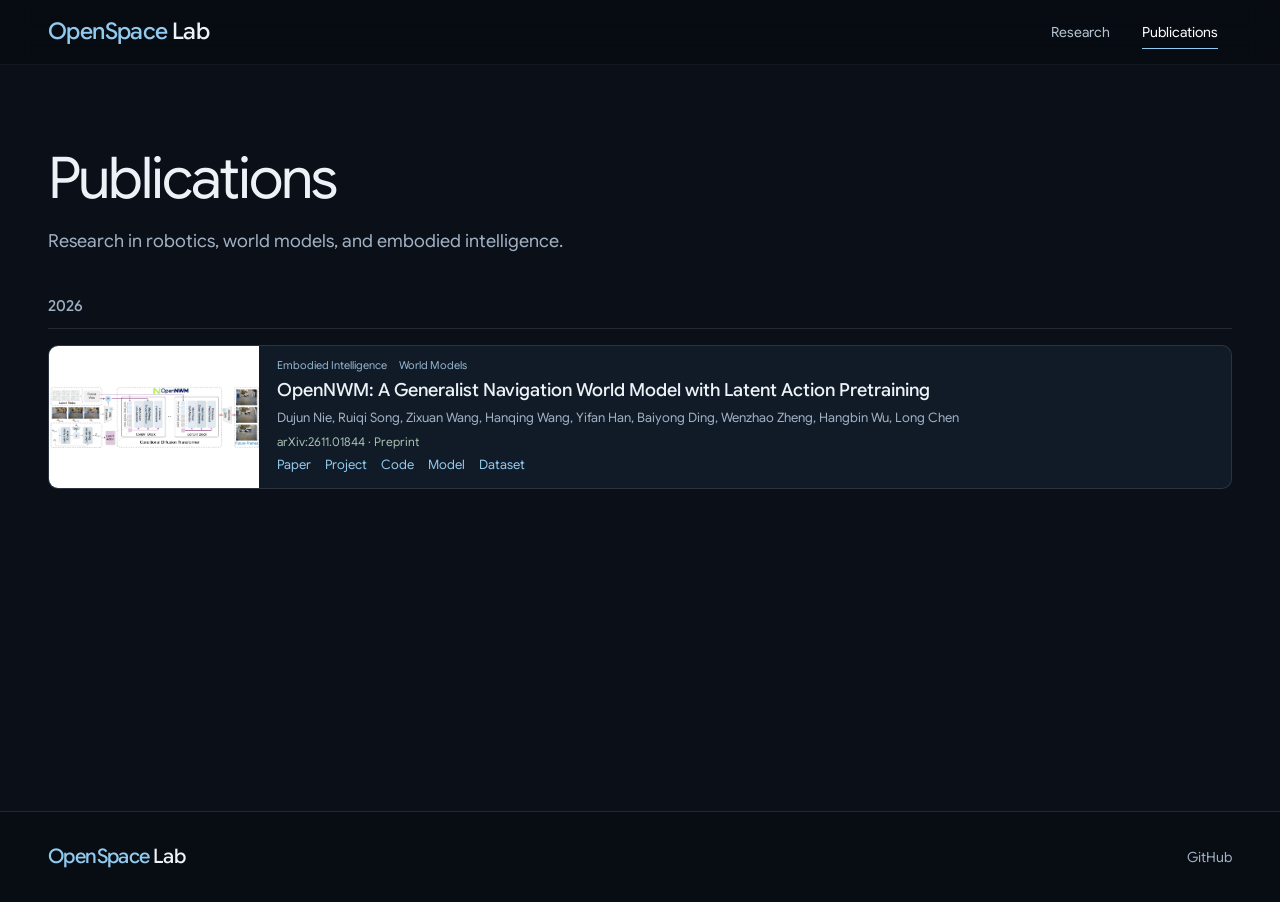
==== publications.html @ 2ef77546 "update" ====
<!DOCTYPE html>
<html lang="en">
 <head>
  <meta charset="utf-8"/>
  <meta content="width=device-width,initial-scale=1" name="viewport"/>
  <meta content="#0a0f18" name="theme-color"/>
  <title>
   Publications — OpenSpace Lab
  </title>
  <meta content="Publications and open research resources from OpenSpace Lab." name="description"/>
  <link href="style.css" rel="stylesheet"/>
  <link href="assets/fonts/fonts.css" rel="stylesheet"/>
 </head>
 <body>
  <a class="skip-link" href="#main-content">
   Skip to content
  </a>
  <header class="site-header">
   <nav aria-label="Main navigation" class="container header-inner">
    <a class="brand" href="index.html">
     <span>
      OpenSpace
     </span>
     Lab
    </a>
    <button aria-controls="site-nav" aria-expanded="false" aria-label="Open navigation" class="menu-toggle">
     <span>
     </span>
     <span>
     </span>
     <span>
     </span>
    </button>
    <div class="nav-links" id="site-nav">
     <a href="index.html#research">
      Research
     </a>
     <a aria-current="page" href="publications.html">
      Publications
     </a>
    </div>
   </nav>
  </header>
  <main aria-label="Publications" id="main-content" tabindex="-1">
   <section aria-labelledby="publications-title" class="publications-section" id="publications">
    <div class="container">
     <div class="content-heading">
      <h1 id="publications-title">
       Publications
      </h1>
      <p>
       Research in robotics, world models, and embodied intelligence.
      </p>
     </div>
     <div class="publication-list">
      <h2 class="publication-year">
       2026
      </h2>
      <article class="publication">
       <a class="publication-image" href="https://arxiv.org/abs/2611.01844">
        <img alt="OpenNWM navigation world model" decoding="async" height="601" loading="lazy" src="assets/projects/opennwm-paper-architecture.png" width="2045"/>
       </a>
       <div class="publication-content">
        <div aria-label="Research directions" class="publication-topics">
         <span>
          Embodied Intelligence
         </span>
         <span>
          World Models
         </span>
        </div>
        <h3>
         <a href="https://arxiv.org/abs/2611.01844">
          OpenNWM: A Generalist Navigation World Model with Latent Action Pretraining
         </a>
        </h3>
        <p class="authors">
         Dujun Nie, Ruiqi Song, Zixuan Wang, Hanqing Wang, Yifan Han, Baiyong Ding, Wenzhao Zheng, Hangbin Wu, Long Chen
        </p>
        <p class="publication-venue">
         arXiv:2611.01844 · Preprint
        </p>
        <div class="resource-links">
         <a href="https://arxiv.org/abs/2611.01844">
          Paper
         </a>
         <a href="https://openspace-lab.github.io/OpenNWM/">
          Project
         </a>
         <a href="https://github.com/OpenSpace-Lab/OpenNWM">
          Code
         </a>
         <a href="https://huggingface.co/LittleB0sS/OpenNWM">
          Model
         </a>
         <a href="https://huggingface.co/datasets/LittleB0sS/NavAnywhere">
          Dataset
         </a>
        </div>
       </div>
      </article>
     </div>
    </div>
   </section>
  </main>
  <footer class="site-footer">
   <div class="container footer-inner">
    <a class="brand" href="index.html">
     <span>
      OpenSpace
     </span>
     Lab
    </a>
    <a class="footer-github" href="https://github.com/OpenSpace-Lab">
     GitHub
    </a>
   </div>
  </footer>
  <script src="navigation.js">
  </script>
 </body>
</html>
---- style.css ----
:root {
  color-scheme: dark;
  --bg: #0a0f18;
  --surface: #111b28;
  --text: #edf2f7;
  --muted: #a0b0c3;
  --accent: #91caee;
  --line: #ffffff1c;
  --header-height: 64px;
}* { box-sizing: border-box; }html { scroll-behavior: smooth; scroll-padding-top: calc(var(--header-height) + 24px); }body { margin: 0; background: var(--bg); color: var(--text); font: 17px/1.6 "Google Sans Flex", Arial, "PingFang SC", "Microsoft YaHei", sans-serif; font-optical-sizing: auto; -webkit-font-smoothing: antialiased; }a { color: inherit; text-decoration: none; }a:hover { color: var(--accent); }a:focus-visible, button:focus-visible { outline: 2px solid var(--accent); outline-offset: 5px; }button { font: inherit; cursor: pointer; }img { display: block; max-width: 100%; }[hidden] { display: none !important; }.container { width: 100%; max-width: 1280px; margin-inline: auto; padding-inline: clamp(24px, 4vw, 48px); }.skip-link { position: fixed; top: -100px; left: 20px; z-index: 100; padding: 10px 18px; color: var(--bg); background: var(--accent); }.skip-link:focus { top: 12px; }.site-header { position: sticky; top: 0; z-index: 30; background: #080c12f5; border-bottom: 1px solid #ffffff0d; backdrop-filter: blur(14px); }.header-inner { min-height: var(--header-height); display: flex; align-items: center; gap: 32px; }.brand { font-size: 23px; font-weight: 500; letter-spacing: -.6px; white-space: nowrap; }.brand span { color: var(--accent); }.nav-links { display: flex; gap: 4px; margin-left: auto; }.nav-links a { position: relative; padding: 8px 14px; font-size: 14px; color: #b6c3d1; }.nav-links a::after { content: ""; position: absolute; left: 14px; right: 14px; bottom: 2px; height: 1px; background: var(--accent); transform: scaleX(0); transition: transform .2s; }.nav-links a:hover, .nav-links a[aria-current] { color: white; }.nav-links a:hover::after, .nav-links a[aria-current]::after { transform: scaleX(1); }.menu-toggle { display: none; margin-left: auto; width: 44px; height: 44px; padding: 10px; border: 0; background: none; color: var(--text); }.menu-toggle span { display: block; height: 2px; width: 22px; margin: 5px auto; background: currentColor; }.hero { min-height: calc(100svh - var(--header-height)); position: relative; isolation: isolate; display: flex; align-items: center; padding-block: 100px 130px; overflow: hidden; }.hero-image, .shade { position: absolute; inset: 0; width: 100%; height: 100%; z-index: -2; }.hero-image { object-fit: cover; }.shade { z-index: -1; background: linear-gradient(180deg, #050b1833, #060c1c66 48%, var(--bg)), radial-gradient(ellipse at center, #06102055, transparent 75%); }.hero-content { width: 100%; text-align: center; }.hero h1 { font-size: clamp(44px, 6.2vw, 90px); font-weight: 400; letter-spacing: -.035em; line-height: 1.12; margin: 0; text-shadow: 0 2px 24px #0008; }.hero h1 span { color: var(--accent); }section:not(.hero) { padding-block: 80px; }.content-heading { margin-bottom: 38px; }.content-heading :is(h1, h2) { font-size: clamp(38px, 4.5vw, 64px); font-weight: 400; letter-spacing: -.035em; line-height: 1.15; margin: 0 0 16px; }.content-heading > p { font-size: 18px; line-height: 1.6; color: var(--muted); margin: 0; }.research-description { margin: 0 0 22px; font-size: 18px; line-height: 1.65; color: #adbed0; }.publication-year { font-size: 15px; font-weight: 500; color: var(--muted); padding-bottom: 10px; margin-bottom: 16px; border-bottom: 1px solid var(--line); }.publication { display: grid; grid-template-columns: 210px minmax(0, 1fr); align-items: stretch; margin-bottom: 14px; border: 1px solid var(--line); border-radius: 10px; overflow: hidden; background: #111b28; }.publication-image { position: relative; display: block; min-height: 120px; background: white; }.publication-image img { position: absolute; inset: 0; width: 100%; height: 100%; object-fit: contain; }.publication-content { min-width: 0; padding: 12px 18px; }.publication-topics { display: flex; flex-wrap: wrap; gap: 4px 12px; margin-bottom: 6px; font-size: 11px; line-height: 1.4; color: #92b5ce; }.publication h3 { font-size: 18px; line-height: 1.3; font-weight: 500; margin: 0 0 6px; overflow-wrap: anywhere; }.authors { margin: 0 0 6px; font-size: 13px; line-height: 1.45; color: var(--muted); }.publication-venue { margin: 0 0 5px; font-size: 12px; line-height: 1.4; color: #a5bdb0; }.resource-links { display: flex; flex-wrap: wrap; gap: 3px 14px; }.resource-links a { font-size: 13px; line-height: 1.6; color: var(--accent); }.resource-links a:hover { text-decoration: underline; text-underline-offset: 4px; }.about-inner { display: flex; flex-direction: column; gap: 30px; }.about-text { max-width: 780px; margin-inline: auto; color: #b0c0d0; font-size: 18px; line-height: 1.7; text-align: justify; text-align-last: left; hyphens: auto; }.about-text p { margin: 0 0 18px; }.about-text p:last-child { margin-bottom: 0; }.site-footer { background: #080d14; border-top: 1px solid var(--line); padding-block: 26px; }.footer-inner { display: flex; align-items: center; justify-content: space-between; gap: 24px; }.site-footer .brand { font-size: 20px; }.footer-github { font-size: 14px; color: var(--muted); padding-block: 8px; }@media (max-width: 1000px) {.research-description { font-size: 17px; }.publication { grid-template-columns: 180px minmax(0,1fr); }}@media (max-width: 760px) {.header-inner { gap: 0; flex-wrap: wrap; }.brand { font-size: 22px; }.menu-toggle { display: block; }.nav-links { display: none; width: 100%; margin: 0; padding: 8px 0 16px; flex-direction: column; }.nav-links.open { display: flex; }.nav-links a { padding: 11px 12px; }.hero { min-height: max(560px, calc(100svh - var(--header-height))); }.hero h1 { font-size: clamp(34px,7.5vw,56px); letter-spacing: -.03em; }section:not(.hero) { padding-block: 56px; }.content-heading { margin-bottom: 28px; }.content-heading :is(h1, h2) { font-size: 40px; }.content-heading > p { font-size: 16px; }.research-description { font-size: 17px; margin-bottom: 18px; }.about-text { font-size: 17px; }}@media (max-width: 600px) {.publication { display: block; }.publication-image { display: none; }.publication-content { padding: 15px; }.publication h3 { font-size: 17px; }}@media (prefers-reduced-motion: reduce) {html { scroll-behavior: auto; }*, *::before, *::after { transition: none !important; }}.about-text ul { padding-left: 1.3em; margin-block: 18px; }.about-text li { margin-block: 8px; }.about-text strong { font-weight: 500; color: var(--text); }.research-grid { display: grid; grid-template-columns: repeat(2, minmax(0, 1fr)); gap: 24px; }.research-card { min-width: 0; overflow: hidden; border: 1px solid var(--line); border-radius: 12px; background: var(--surface); box-shadow: 0 2px 6px #0009, 0 6px 24px #0008, inset 0 1px #ffffff0f; transition: border-color .15s ease, box-shadow .15s ease; }.research-card > a { display: block; }.research-media { position: relative; aspect-ratio: 2 / 1; overflow: hidden; }.research-media :is(img, video) { display: block; width: 100%; height: 100%; object-fit: cover; filter: brightness(.78); transition: filter .18s ease; }.research-overlay { position: absolute; inset: 0; pointer-events: none; background: linear-gradient(180deg, transparent 30%, #0a0f1877 55%, #0a0f18f5 100%); }.research-info { position: absolute; inset: auto 0 0; padding: 18px; }.research-info h3 { margin: 0 0 6px; font-size: 24px; font-weight: 400; letter-spacing: -.03em; line-height: 1.2; }.research-info p { margin: 0; font-size: 15px; line-height: 1.5; color: var(--muted); }.publications-section { min-height: calc(100svh - var(--header-height) - 90px); }@media (max-width: 760px) {.research-grid { grid-template-columns: 1fr; }}.hero-emphasis { display: flex; flex-wrap: wrap; justify-content: center; gap: 14px; margin-top: 36px; }.hero-emphasis span { padding: 8px 22px; border: 1px solid #91caee66; border-radius: 100px; background: #91caee14; color: var(--accent); font-size: 20px; font-weight: 500; line-height: 1.5; }@media (max-width: 760px) {.hero-emphasis { gap: 8px; margin-top: 28px; }.hero-emphasis span { padding: 7px 14px; font-size: 17px; }}.research-card:is(:hover, :focus-within) {
  border-color: var(--accent);
  box-shadow: 0 8px 20px #000c, 0 20px 48px #0009, inset 0 1px #ffffff33, 0 0 0 2px #91caeecc, 0 0 18px #91caeeaa, 0 0 38px #91caee66;
}.research-card:is(:hover, :focus-within) .research-media :is(img, video) { filter: brightness(1); }.research-card > a:hover { color: inherit; }@media (prefers-reduced-motion: reduce) {.research-card, .research-media :is(img, video) { transition: none; }}.about-section { background: var(--surface); border-top: 1px solid var(--line); border-bottom: 1px solid var(--line); }section.about-section { padding-block: 48px; }@media (max-width: 760px) {section.about-section { padding-block: 36px; }}.hero-video { display: block; pointer-events: none; }
---- assets/fonts/fonts.css ----
@font-face {
  font-family: 'Google Sans Flex';
  font-style: normal;
  font-weight: 100;
  font-stretch: normal;
  font-display: swap;
  src: url(google-sans-flex-0.ttf) format('truetype');
}
@font-face {
  font-family: 'Google Sans Flex';
  font-style: normal;
  font-weight: 200;
  font-stretch: normal;
  font-display: swap;
  src: url(google-sans-flex-1.ttf) format('truetype');
}
@font-face {
  font-family: 'Google Sans Flex';
  font-style: normal;
  font-weight: 300;
  font-stretch: normal;
  font-display: swap;
  src: url(google-sans-flex-2.ttf) format('truetype');
}
@font-face {
  font-family: 'Google Sans Flex';
  font-style: normal;
  font-weight: 400;
  font-stretch: normal;
  font-display: swap;
  src: url(google-sans-flex-3.ttf) format('truetype');
}
@font-face {
  font-family: 'Google Sans Flex';
  font-style: normal;
  font-weight: 500;
  font-stretch: normal;
  font-display: swap;
  src: url(google-sans-flex-4.ttf) format('truetype');
}
@font-face {
  font-family: 'Google Sans Flex';
  font-style: normal;
  font-weight: 600;
  font-stretch: normal;
  font-display: swap;
  src: url(google-sans-flex-5.ttf) format('truetype');
}
@font-face {
  font-family: 'Google Sans Flex';
  font-style: normal;
  font-weight: 700;
  font-stretch: normal;
  font-display: swap;
  src: url(google-sans-flex-6.ttf) format('truetype');
}
@font-face {
  font-family: 'Google Sans Flex';
  font-style: normal;
  font-weight: 800;
  font-stretch: normal;
  font-display: swap;
  src: url(google-sans-flex-7.ttf) format('truetype');
}
@font-face {
  font-family: 'Google Sans Flex';
  font-style: normal;
  font-weight: 900;
  font-stretch: normal;
  font-display: swap;
  src: url(google-sans-flex-8.ttf) format('truetype');
}
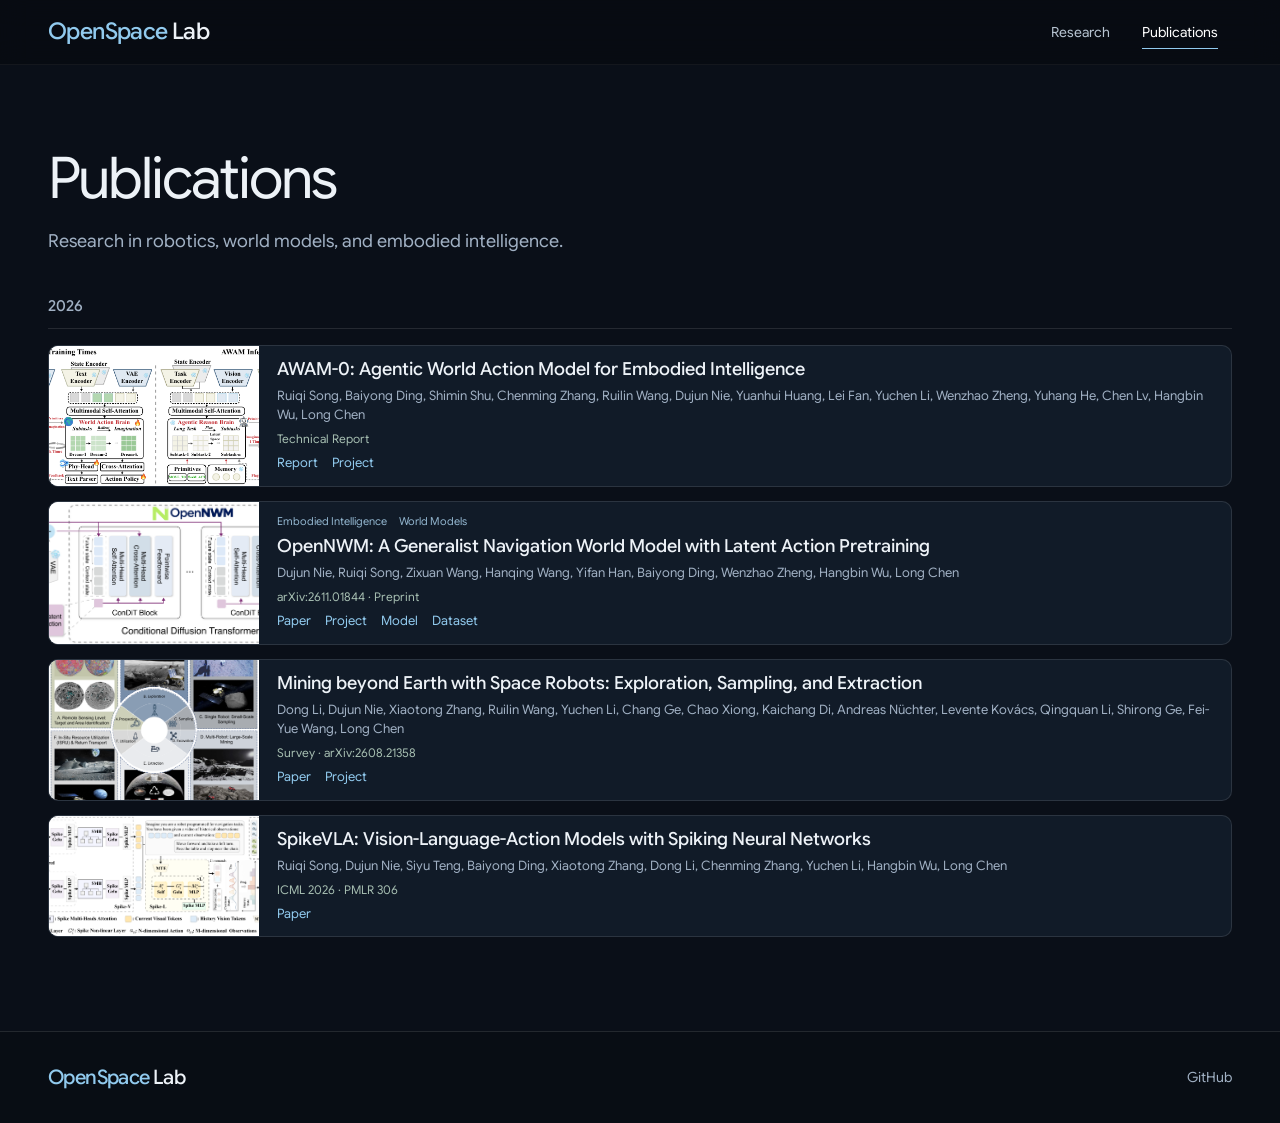
==== commit fa064660: "update" ====
--- a/publications.html
+++ b/publications.html
@@ -57,6 +57,32 @@
        2026
       </h2>
       <article class="publication">
+       <a class="publication-image" href="https://knightdby.github.io/awam-demo/">
+        <img alt="AWAM-0 dual-brain architecture: training and inference" decoding="async" loading="lazy" src="assets/projects/awam-paper-framework.png"/>
+       </a>
+       <div class="publication-content">
+        <h3>
+         <a href="https://knightdby.github.io/awam-demo/">
+          AWAM-0: Agentic World Action Model for Embodied Intelligence
+         </a>
+        </h3>
+        <p class="authors">
+         Ruiqi Song, Baiyong Ding, Shimin Shu, Chenming Zhang, Ruilin Wang, Dujun Nie, Yuanhui Huang, Lei Fan, Yuchen Li, Wenzhao Zheng, Yuhang He, Chen Lv, Hangbin Wu, Long Chen
+        </p>
+        <p class="publication-venue">
+         Technical Report
+        </p>
+        <div class="resource-links">
+         <span class="resource-label">
+          Report
+         </span>
+         <a href="https://knightdby.github.io/awam-demo/">
+          Project
+         </a>
+        </div>
+       </div>
+      </article>
+      <article class="publication">
        <a class="publication-image" href="https://arxiv.org/abs/2611.01844">
         <img alt="OpenNWM navigation world model" decoding="async" height="601" loading="lazy" src="assets/projects/opennwm-paper-architecture.png" width="2045"/>
        </a>
@@ -87,14 +113,60 @@
          <a href="https://openspace-lab.github.io/OpenNWM/">
           Project
          </a>
-         <a href="https://github.com/OpenSpace-Lab/OpenNWM">
-          Code
-         </a>
          <a href="https://huggingface.co/LittleB0sS/OpenNWM">
           Model
          </a>
          <a href="https://huggingface.co/datasets/LittleB0sS/NavAnywhere">
           Dataset
+         </a>
+        </div>
+       </div>
+      </article>
+      <article class="publication">
+       <a class="publication-image" href="https://arxiv.org/abs/2608.21358">
+        <img alt="Mining beyond Earth with Space Robots: Exploration, Sampling, and Extraction — framework" decoding="async" loading="lazy" src="assets/projects/space-mining-framework.png"/>
+       </a>
+       <div class="publication-content">
+        <h3>
+         <a href="https://arxiv.org/abs/2608.21358">
+          Mining beyond Earth with Space Robots: Exploration, Sampling, and Extraction
+         </a>
+        </h3>
+        <p class="authors">
+         Dong Li, Dujun Nie, Xiaotong Zhang, Ruilin Wang, Yuchen Li, Chang Ge, Chao Xiong, Kaichang Di, Andreas Nüchter, Levente Kovács, Qingquan Li, Shirong Ge, Fei-Yue Wang, Long Chen
+        </p>
+        <p class="publication-venue">
+         Survey · arXiv:2608.21358
+        </p>
+        <div class="resource-links">
+         <a href="https://arxiv.org/abs/2608.21358">
+          Paper
+         </a>
+         <a href="https://github.com/OpenSpace-Lab/Space-Mining-with-Robotics-List">
+          Project
+         </a>
+        </div>
+       </div>
+      </article>
+      <article class="publication">
+       <a class="publication-image" href="https://arxiv.org/abs/2606.27807">
+        <img alt="SpikeVLA: Vision-Language-Action Models with Spiking Neural Networks — framework" decoding="async" loading="lazy" src="assets/projects/spikevla-paper-framework.png"/>
+       </a>
+       <div class="publication-content">
+        <h3>
+         <a href="https://arxiv.org/abs/2606.27807">
+          SpikeVLA: Vision-Language-Action Models with Spiking Neural Networks
+         </a>
+        </h3>
+        <p class="authors">
+         Ruiqi Song, Dujun Nie, Siyu Teng, Baiyong Ding, Xiaotong Zhang, Dong Li, Chenming Zhang, Yuchen Li, Hangbin Wu, Long Chen
+        </p>
+        <p class="publication-venue">
+         ICML 2026 · PMLR 306
+        </p>
+        <div class="resource-links">
+         <a href="https://arxiv.org/abs/2606.27807">
+          Paper
          </a>
         </div>
        </div>
--- a/style.css
+++ b/style.css
@@ -7,7 +7,69 @@
   --accent: #91caee;
   --line: #ffffff1c;
   --header-height: 64px;
-}* { box-sizing: border-box; }html { scroll-behavior: smooth; scroll-padding-top: calc(var(--header-height) + 24px); }body { margin: 0; background: var(--bg); color: var(--text); font: 17px/1.6 "Google Sans Flex", Arial, "PingFang SC", "Microsoft YaHei", sans-serif; font-optical-sizing: auto; -webkit-font-smoothing: antialiased; }a { color: inherit; text-decoration: none; }a:hover { color: var(--accent); }a:focus-visible, button:focus-visible { outline: 2px solid var(--accent); outline-offset: 5px; }button { font: inherit; cursor: pointer; }img { display: block; max-width: 100%; }[hidden] { display: none !important; }.container { width: 100%; max-width: 1280px; margin-inline: auto; padding-inline: clamp(24px, 4vw, 48px); }.skip-link { position: fixed; top: -100px; left: 20px; z-index: 100; padding: 10px 18px; color: var(--bg); background: var(--accent); }.skip-link:focus { top: 12px; }.site-header { position: sticky; top: 0; z-index: 30; background: #080c12f5; border-bottom: 1px solid #ffffff0d; backdrop-filter: blur(14px); }.header-inner { min-height: var(--header-height); display: flex; align-items: center; gap: 32px; }.brand { font-size: 23px; font-weight: 500; letter-spacing: -.6px; white-space: nowrap; }.brand span { color: var(--accent); }.nav-links { display: flex; gap: 4px; margin-left: auto; }.nav-links a { position: relative; padding: 8px 14px; font-size: 14px; color: #b6c3d1; }.nav-links a::after { content: ""; position: absolute; left: 14px; right: 14px; bottom: 2px; height: 1px; background: var(--accent); transform: scaleX(0); transition: transform .2s; }.nav-links a:hover, .nav-links a[aria-current] { color: white; }.nav-links a:hover::after, .nav-links a[aria-current]::after { transform: scaleX(1); }.menu-toggle { display: none; margin-left: auto; width: 44px; height: 44px; padding: 10px; border: 0; background: none; color: var(--text); }.menu-toggle span { display: block; height: 2px; width: 22px; margin: 5px auto; background: currentColor; }.hero { min-height: calc(100svh - var(--header-height)); position: relative; isolation: isolate; display: flex; align-items: center; padding-block: 100px 130px; overflow: hidden; }.hero-image, .shade { position: absolute; inset: 0; width: 100%; height: 100%; z-index: -2; }.hero-image { object-fit: cover; }.shade { z-index: -1; background: linear-gradient(180deg, #050b1833, #060c1c66 48%, var(--bg)), radial-gradient(ellipse at center, #06102055, transparent 75%); }.hero-content { width: 100%; text-align: center; }.hero h1 { font-size: clamp(44px, 6.2vw, 90px); font-weight: 400; letter-spacing: -.035em; line-height: 1.12; margin: 0; text-shadow: 0 2px 24px #0008; }.hero h1 span { color: var(--accent); }section:not(.hero) { padding-block: 80px; }.content-heading { margin-bottom: 38px; }.content-heading :is(h1, h2) { font-size: clamp(38px, 4.5vw, 64px); font-weight: 400; letter-spacing: -.035em; line-height: 1.15; margin: 0 0 16px; }.content-heading > p { font-size: 18px; line-height: 1.6; color: var(--muted); margin: 0; }.research-description { margin: 0 0 22px; font-size: 18px; line-height: 1.65; color: #adbed0; }.publication-year { font-size: 15px; font-weight: 500; color: var(--muted); padding-bottom: 10px; margin-bottom: 16px; border-bottom: 1px solid var(--line); }.publication { display: grid; grid-template-columns: 210px minmax(0, 1fr); align-items: stretch; margin-bottom: 14px; border: 1px solid var(--line); border-radius: 10px; overflow: hidden; background: #111b28; }.publication-image { position: relative; display: block; min-height: 120px; background: white; }.publication-image img { position: absolute; inset: 0; width: 100%; height: 100%; object-fit: contain; }.publication-content { min-width: 0; padding: 12px 18px; }.publication-topics { display: flex; flex-wrap: wrap; gap: 4px 12px; margin-bottom: 6px; font-size: 11px; line-height: 1.4; color: #92b5ce; }.publication h3 { font-size: 18px; line-height: 1.3; font-weight: 500; margin: 0 0 6px; overflow-wrap: anywhere; }.authors { margin: 0 0 6px; font-size: 13px; line-height: 1.45; color: var(--muted); }.publication-venue { margin: 0 0 5px; font-size: 12px; line-height: 1.4; color: #a5bdb0; }.resource-links { display: flex; flex-wrap: wrap; gap: 3px 14px; }.resource-links a { font-size: 13px; line-height: 1.6; color: var(--accent); }.resource-links a:hover { text-decoration: underline; text-underline-offset: 4px; }.about-inner { display: flex; flex-direction: column; gap: 30px; }.about-text { max-width: 780px; margin-inline: auto; color: #b0c0d0; font-size: 18px; line-height: 1.7; text-align: justify; text-align-last: left; hyphens: auto; }.about-text p { margin: 0 0 18px; }.about-text p:last-child { margin-bottom: 0; }.site-footer { background: #080d14; border-top: 1px solid var(--line); padding-block: 26px; }.footer-inner { display: flex; align-items: center; justify-content: space-between; gap: 24px; }.site-footer .brand { font-size: 20px; }.footer-github { font-size: 14px; color: var(--muted); padding-block: 8px; }@media (max-width: 1000px) {.research-description { font-size: 17px; }.publication { grid-template-columns: 180px minmax(0,1fr); }}@media (max-width: 760px) {.header-inner { gap: 0; flex-wrap: wrap; }.brand { font-size: 22px; }.menu-toggle { display: block; }.nav-links { display: none; width: 100%; margin: 0; padding: 8px 0 16px; flex-direction: column; }.nav-links.open { display: flex; }.nav-links a { padding: 11px 12px; }.hero { min-height: max(560px, calc(100svh - var(--header-height))); }.hero h1 { font-size: clamp(34px,7.5vw,56px); letter-spacing: -.03em; }section:not(.hero) { padding-block: 56px; }.content-heading { margin-bottom: 28px; }.content-heading :is(h1, h2) { font-size: 40px; }.content-heading > p { font-size: 16px; }.research-description { font-size: 17px; margin-bottom: 18px; }.about-text { font-size: 17px; }}@media (max-width: 600px) {.publication { display: block; }.publication-image { display: none; }.publication-content { padding: 15px; }.publication h3 { font-size: 17px; }}@media (prefers-reduced-motion: reduce) {html { scroll-behavior: auto; }*, *::before, *::after { transition: none !important; }}.about-text ul { padding-left: 1.3em; margin-block: 18px; }.about-text li { margin-block: 8px; }.about-text strong { font-weight: 500; color: var(--text); }.research-grid { display: grid; grid-template-columns: repeat(2, minmax(0, 1fr)); gap: 24px; }.research-card { min-width: 0; overflow: hidden; border: 1px solid var(--line); border-radius: 12px; background: var(--surface); box-shadow: 0 2px 6px #0009, 0 6px 24px #0008, inset 0 1px #ffffff0f; transition: border-color .15s ease, box-shadow .15s ease; }.research-card > a { display: block; }.research-media { position: relative; aspect-ratio: 2 / 1; overflow: hidden; }.research-media :is(img, video) { display: block; width: 100%; height: 100%; object-fit: cover; filter: brightness(.78); transition: filter .18s ease; }.research-overlay { position: absolute; inset: 0; pointer-events: none; background: linear-gradient(180deg, transparent 30%, #0a0f1877 55%, #0a0f18f5 100%); }.research-info { position: absolute; inset: auto 0 0; padding: 18px; }.research-info h3 { margin: 0 0 6px; font-size: 24px; font-weight: 400; letter-spacing: -.03em; line-height: 1.2; }.research-info p { margin: 0; font-size: 15px; line-height: 1.5; color: var(--muted); }.publications-section { min-height: calc(100svh - var(--header-height) - 90px); }@media (max-width: 760px) {.research-grid { grid-template-columns: 1fr; }}.hero-emphasis { display: flex; flex-wrap: wrap; justify-content: center; gap: 14px; margin-top: 36px; }.hero-emphasis span { padding: 8px 22px; border: 1px solid #91caee66; border-radius: 100px; background: #91caee14; color: var(--accent); font-size: 20px; font-weight: 500; line-height: 1.5; }@media (max-width: 760px) {.hero-emphasis { gap: 8px; margin-top: 28px; }.hero-emphasis span { padding: 7px 14px; font-size: 17px; }}.research-card:is(:hover, :focus-within) {
+}* { box-sizing: border-box; }html { scroll-behavior: smooth; scroll-padding-top: calc(var(--header-height) + 24px); }body { margin: 0; background: var(--bg); color: var(--text); font: 17px/1.6 "Google Sans Flex", Arial, "PingFang SC", "Microsoft YaHei", sans-serif; font-optical-sizing: auto; -webkit-font-smoothing: antialiased; }a { color: inherit; text-decoration: none; }a:hover { color: var(--accent); }a:focus-visible, button:focus-visible { outline: 2px solid var(--accent); outline-offset: 5px; }button { font: inherit; cursor: pointer; }img { display: block; max-width: 100%; }[hidden] { display: none !important; }.container { width: 100%; max-width: 1280px; margin-inline: auto; padding-inline: clamp(24px, 4vw, 48px); }.skip-link { position: fixed; top: -100px; left: 20px; z-index: 100; padding: 10px 18px; color: var(--bg); background: var(--accent); }.skip-link:focus { top: 12px; }.site-header { position: sticky; top: 0; z-index: 30; background: #080c12f5; border-bottom: 1px solid #ffffff0d; backdrop-filter: blur(14px); }.header-inner { min-height: var(--header-height); display: flex; align-items: center; gap: 32px; }.brand { font-size: 23px; font-weight: 500; letter-spacing: -.6px; white-space: nowrap; }.brand span { color: var(--accent); }.nav-links { display: flex; gap: 4px; margin-left: auto; }.nav-links a { position: relative; padding: 8px 14px; font-size: 14px; color: #b6c3d1; }.nav-links a::after { content: ""; position: absolute; left: 14px; right: 14px; bottom: 2px; height: 1px; background: var(--accent); transform: scaleX(0); transition: transform .2s; }.nav-links a:hover, .nav-links a[aria-current] { color: white; }.nav-links a:hover::after, .nav-links a[aria-current]::after { transform: scaleX(1); }.menu-toggle { display: none; margin-left: auto; width: 44px; height: 44px; padding: 10px; border: 0; background: none; color: var(--text); }.menu-toggle span { display: block; height: 2px; width: 22px; margin: 5px auto; background: currentColor; }.hero { min-height: calc(100svh - var(--header-height)); position: relative; isolation: isolate; display: flex; align-items: center; padding-block: 100px 130px; overflow: hidden; }.hero-image, .shade { position: absolute; inset: 0; width: 100%; height: 100%; z-index: -2; }.hero-image { object-fit: cover; }.shade { z-index: -1; background: linear-gradient(180deg, #050b1833, #060c1c66 48%, var(--bg)), radial-gradient(ellipse at center, #06102055, transparent 75%); }.hero-content { width: 100%; text-align: center; }.hero h1 { font-size: clamp(44px, 6.2vw, 90px); font-weight: 400; letter-spacing: -.035em; line-height: 1.12; margin: 0; text-shadow: 0 2px 24px #0008; }.hero h1 span { color: var(--accent); }section:not(.hero) { padding-block: 80px; }.content-heading { margin-bottom: 38px; }.content-heading :is(h1, h2) { font-size: clamp(38px, 4.5vw, 64px); font-weight: 400; letter-spacing: -.035em; line-height: 1.15; margin: 0 0 16px; }.content-heading > p { font-size: 18px; line-height: 1.6; color: var(--muted); margin: 0; }.research-description { margin: 0 0 22px; font-size: 18px; line-height: 1.65; color: #adbed0; }.publication-year { font-size: 15px; font-weight: 500; color: var(--muted); padding-bottom: 10px; margin-bottom: 16px; border-bottom: 1px solid var(--line); }.publication { display: grid; grid-template-columns: 210px minmax(0, 1fr); align-items: stretch; margin-bottom: 14px; border: 1px solid var(--line); border-radius: 10px; overflow: hidden; background: #111b28; }.publication-image { position: relative; display: block; min-height: 120px; background: white; }.publication-image img { position: absolute; inset: 0; width: 100%; height: 100%; object-fit: cover; object-position: center; }.publication-content { min-width: 0; padding: 12px 18px; }.publication-topics { display: flex; flex-wrap: wrap; gap: 4px 12px; margin-bottom: 6px; font-size: 11px; line-height: 1.4; color: #92b5ce; }.publication h3 { font-size: 18px; line-height: 1.3; font-weight: 500; margin: 0 0 6px; overflow-wrap: anywhere; }.authors { margin: 0 0 6px; font-size: 13px; line-height: 1.45; color: var(--muted); }.publication-venue { margin: 0 0 5px; font-size: 12px; line-height: 1.4; color: #a5bdb0; }.resource-links { display: flex; flex-wrap: wrap; gap: 3px 14px; }.resource-links a { font-size: 13px; line-height: 1.6; color: var(--accent); }.resource-links a:hover { text-decoration: underline; text-underline-offset: 4px; }.about-inner { display: flex; flex-direction: column; gap: 30px; }.about-text { max-width: 780px; margin-inline: auto; color: #b0c0d0; font-size: 18px; line-height: 1.7; text-align: justify; text-align-last: left; hyphens: auto; }.about-text p { margin: 0 0 18px; }.about-text p:last-child { margin-bottom: 0; }.site-footer { background: #080d14; border-top: 1px solid var(--line); padding-block: 26px; }.footer-inner { display: flex; align-items: center; justify-content: space-between; gap: 24px; }.site-footer .brand { font-size: 20px; }.footer-github { font-size: 14px; color: var(--muted); padding-block: 8px; }@media (max-width: 1000px) {.research-description { font-size: 17px; }.publication { grid-template-columns: 180px minmax(0,1fr); }}@media (max-width: 760px) {.header-inner { gap: 0; flex-wrap: wrap; }.brand { font-size: 22px; }.menu-toggle { display: block; }.nav-links { display: none; width: 100%; margin: 0; padding: 8px 0 16px; flex-direction: column; }.nav-links.open { display: flex; }.nav-links a { padding: 11px 12px; }.hero { min-height: max(560px, calc(100svh - var(--header-height))); }.hero h1 { font-size: clamp(34px,7.5vw,56px); letter-spacing: -.03em; }section:not(.hero) { padding-block: 56px; }.content-heading { margin-bottom: 28px; }.content-heading :is(h1, h2) { font-size: 40px; }.content-heading > p { font-size: 16px; }.research-description { font-size: 17px; margin-bottom: 18px; }.about-text { font-size: 17px; }}@media (max-width: 600px) {.publication { display: block; }.publication-image { display: none; }.publication-content { padding: 15px; }.publication h3 { font-size: 17px; }}@media (prefers-reduced-motion: reduce) {html { scroll-behavior: auto; }*, *::before, *::after { transition: none !important; }}.about-text ul { padding-left: 1.3em; margin-block: 18px; }.about-text li { margin-block: 8px; }.about-text strong { font-weight: 500; color: var(--text); }.research-grid { display: grid; grid-template-columns: repeat(2, minmax(0, 1fr)); gap: 24px; }.research-card { min-width: 0; overflow: hidden; border: 1px solid var(--line); border-radius: 12px; background: var(--surface); box-shadow: 0 2px 6px #0009, 0 6px 24px #0008, inset 0 1px #ffffff0f; transition: border-color .15s ease, box-shadow .15s ease; }.research-card > a { display: block; }.research-media { position: relative; aspect-ratio: 2 / 1; overflow: hidden; }.research-media :is(img, video) { display: block; width: 100%; height: 100%; object-fit: cover; filter: brightness(.78); transition: filter .18s ease; }.research-overlay { position: absolute; inset: 0; pointer-events: none; background: linear-gradient(180deg, transparent 30%, #0a0f1877 55%, #0a0f18f5 100%); }.research-info { position: absolute; inset: auto 0 0; padding: 18px; }.research-info h3 { margin: 0 0 6px; font-size: 24px; font-weight: 400; letter-spacing: -.03em; line-height: 1.2; }.research-info p { margin: 0; font-size: 15px; line-height: 1.5; color: var(--muted); }.publications-section { min-height: calc(100svh - var(--header-height) - 90px); }@media (max-width: 760px) {.research-grid { grid-template-columns: 1fr; }}.hero-emphasis { display: flex; flex-wrap: wrap; justify-content: center; gap: 14px; margin-top: 36px; }.hero-emphasis span { padding: 8px 22px; border: 1px solid #91caee66; border-radius: 100px; background: #91caee14; color: var(--accent); font-size: 20px; font-weight: 500; line-height: 1.5; }@media (max-width: 760px) {.hero-emphasis { gap: 8px; margin-top: 28px; }.hero-emphasis span { padding: 7px 14px; font-size: 17px; }}.research-card:is(:hover, :focus-within) {
   border-color: var(--accent);
   box-shadow: 0 8px 20px #000c, 0 20px 48px #0009, inset 0 1px #ffffff33, 0 0 0 2px #91caeecc, 0 0 18px #91caeeaa, 0 0 38px #91caee66;
 }.research-card:is(:hover, :focus-within) .research-media :is(img, video) { filter: brightness(1); }.research-card > a:hover { color: inherit; }@media (prefers-reduced-motion: reduce) {.research-card, .research-media :is(img, video) { transition: none; }}.about-section { background: var(--surface); border-top: 1px solid var(--line); border-bottom: 1px solid var(--line); }section.about-section { padding-block: 48px; }@media (max-width: 760px) {section.about-section { padding-block: 36px; }}.hero-video { display: block; pointer-events: none; }
+
+/* Live miniature project homepages: preserve each project's own identity. */
+.project-preview { position: relative; aspect-ratio: 2 / 1; overflow: hidden; container-type: inline-size; background: #0c1011; }
+.project-preview > video { display: block; width: 100%; height: 100%; object-fit: cover; }
+.project-surface-link { position: absolute; inset: 0; z-index: 1; }
+.project-preview-shade { position: absolute; inset: 0; pointer-events: none; background: linear-gradient(180deg,#0a101714 10%,#0a101724 35%,#0a1017c4 100%); }
+.project-preview-copy { position: absolute; inset: 0; color: #f5f6f8; text-align: center; pointer-events: none; }
+.project-preview-brand { position: absolute; top: 60%; left: 0; right: 0; transform: translateY(-50%); margin: 0; font-size: 9cqw; font-weight: 700; letter-spacing: -.055em; line-height: 1; text-shadow: 0 2px 10px #0006; }
+.project-preview-brand span { color: var(--accent); }
+.project-preview-sub { position: absolute; top: 74%; left: 3%; right: 3%; margin: 0; font-size: 2.4cqw; line-height: 1.4; font-weight: 400; letter-spacing: -.02em; }
+.project-preview-resources { position: absolute; bottom: 8%; left: 4%; right: 4%; display: flex; justify-content: center; gap: 5px; z-index: 3; }
+.project-preview-resources :is(a,span) { display: flex; align-items: center; justify-content: center; padding: 5px 10px; min-width: 15%; border: 1px solid #9ab4cc66; background: #141c27d9; color: #f5f6f8; border-radius: 100px; font-size: max(9px,1.8cqw); line-height: 1.2; white-space: nowrap; }
+.project-preview-resources a:hover { background: #91caee28; border-color: #91caee; }
+.project-preview-resources [aria-disabled] { opacity: .55; cursor: default; }
+.project-card--opennwm .project-preview-brand { top: 34%; font-size: 10cqw; }
+.project-card--opennwm .project-preview-sub { top: 49%; font-size: 2.5cqw; line-height: 1.6; }
+.project-card--opennwm .project-preview-resources { bottom: 17%; gap: 4px; }
+.project-card--opennwm .project-preview-resources a { border-color: #91caee66; min-width: 0; padding: 5px 8px; }
+.project-preview-timeline { position: absolute; left: 3%; right: 3%; bottom: 3%; pointer-events: none; color: #c3c6ca; font-size: max(8px,1.6cqw); }
+.project-preview-stages { display: flex; align-items: center; gap: 12px; margin-bottom: 4px; }
+.project-preview-stages .active { color: var(--accent); }
+.project-preview-stages output { margin-left: auto; font-variant-numeric: tabular-nums; }
+.project-preview-timeline progress { display: block; width: 100%; height: 5px; border: 1px solid var(--accent); border-radius: 20px; background: #1118; overflow: hidden; }
+.project-preview-timeline progress::-webkit-progress-bar { background: #1118; }
+.project-preview-timeline progress::-webkit-progress-value { background: var(--accent); }
+.project-preview-timeline progress::-moz-progress-bar { background: var(--accent); }
+@media (max-width: 420px) { .project-preview-resources :is(a,span) { padding: 4px 6px; font-size: 8px; } .project-preview-stages { gap: 8px; } }
+
+/* Original project wordmarks: Arial, exact color split and version typography. */
+.project-preview-brand { display: flex; justify-content: center; align-items: baseline; gap: 0; font-family: Arial, Helvetica, sans-serif; white-space: nowrap; }
+.project-card--awam .project-preview-brand { font-size: 7.5cqw; font-weight: 650; line-height: 1.08; letter-spacing: -.065em; color: #f5f7fa; }
+.project-card--awam .wordmark-aw { color: var(--accent); }
+.project-card--awam .wordmark-am { color: #f5f7fa; }
+.project-card--awam .model-version { display: inline-flex; align-items: baseline; gap: .055em; margin-left: .02em; font: inherit; letter-spacing: 0; }
+.project-card--awam .model-version > span { color: #f5f7fa; }
+.project-card--opennwm .project-preview-brand { font-size: 8cqw; font-weight: 700; line-height: 1.05; letter-spacing: -.0431em; }
+.project-card--opennwm .wordmark-open { color: var(--accent); }
+.project-card--opennwm .wordmark-nwm { color: #fff; }
+
+/* Match the centered project-title treatment across all four live previews. */
+.project-card--moon .project-preview-brand, .project-card--simulation .project-preview-brand { top: 48%; gap: .22em; color: #f5f7fa; font-size: 7.5cqw; font-weight: 700; line-height: 1.05; letter-spacing: -.0431em; }
+.project-card--simulation .project-preview-brand { font-size: 6cqw; }
+.project-card--moon .project-preview-sub, .project-card--simulation .project-preview-sub { top: 63%; font-size: 2.5cqw; line-height: 1.6; }
+.project-preview-brand .wordmark-accent { color: var(--accent); }
+.project-card--moon .project-preview-brand > span:last-child, .project-card--simulation .project-preview-brand > span:last-child { color: #f5f7fa; }
+
+.resource-links .resource-label { font-size: 13px; line-height: 1.6; color: var(--accent); }
+
+/* Align every Research preview title with the AWAM-0 title baseline. */
+.project-card .project-preview-brand { top: 60%; }
+.project-card .project-preview-sub { top: 74%; font-size: 2.4cqw; line-height: 1.4; }
+.project-card--opennwm .project-preview-sub { top: 72%; font-size: 2.2cqw; line-height: 1.35; }
+.project-card--opennwm .project-preview-resources { bottom: 7%; }
+.project-card--opennwm .project-preview-timeline { bottom: 1.5%; }
+.project-card--opennwm .project-preview-stages { display: none; }
+
+/* Keep subtitles close to their wordmarks and readable on one line. */
+.project-card .project-preview-sub { top: 70%; left: 2%; right: 2%; font-size: 2.65cqw; line-height: 1.35; }
+.project-card--opennwm .project-preview-sub { top: 70%; font-size: 2.65cqw; letter-spacing: -.035em; white-space: nowrap; }
+
+/* Match the current AWAM homepage wordmark; retain the lab blue. */
+.project-card--awam .project-preview-brand { font-weight: 700; letter-spacing: -.055em; line-height: 1; }
